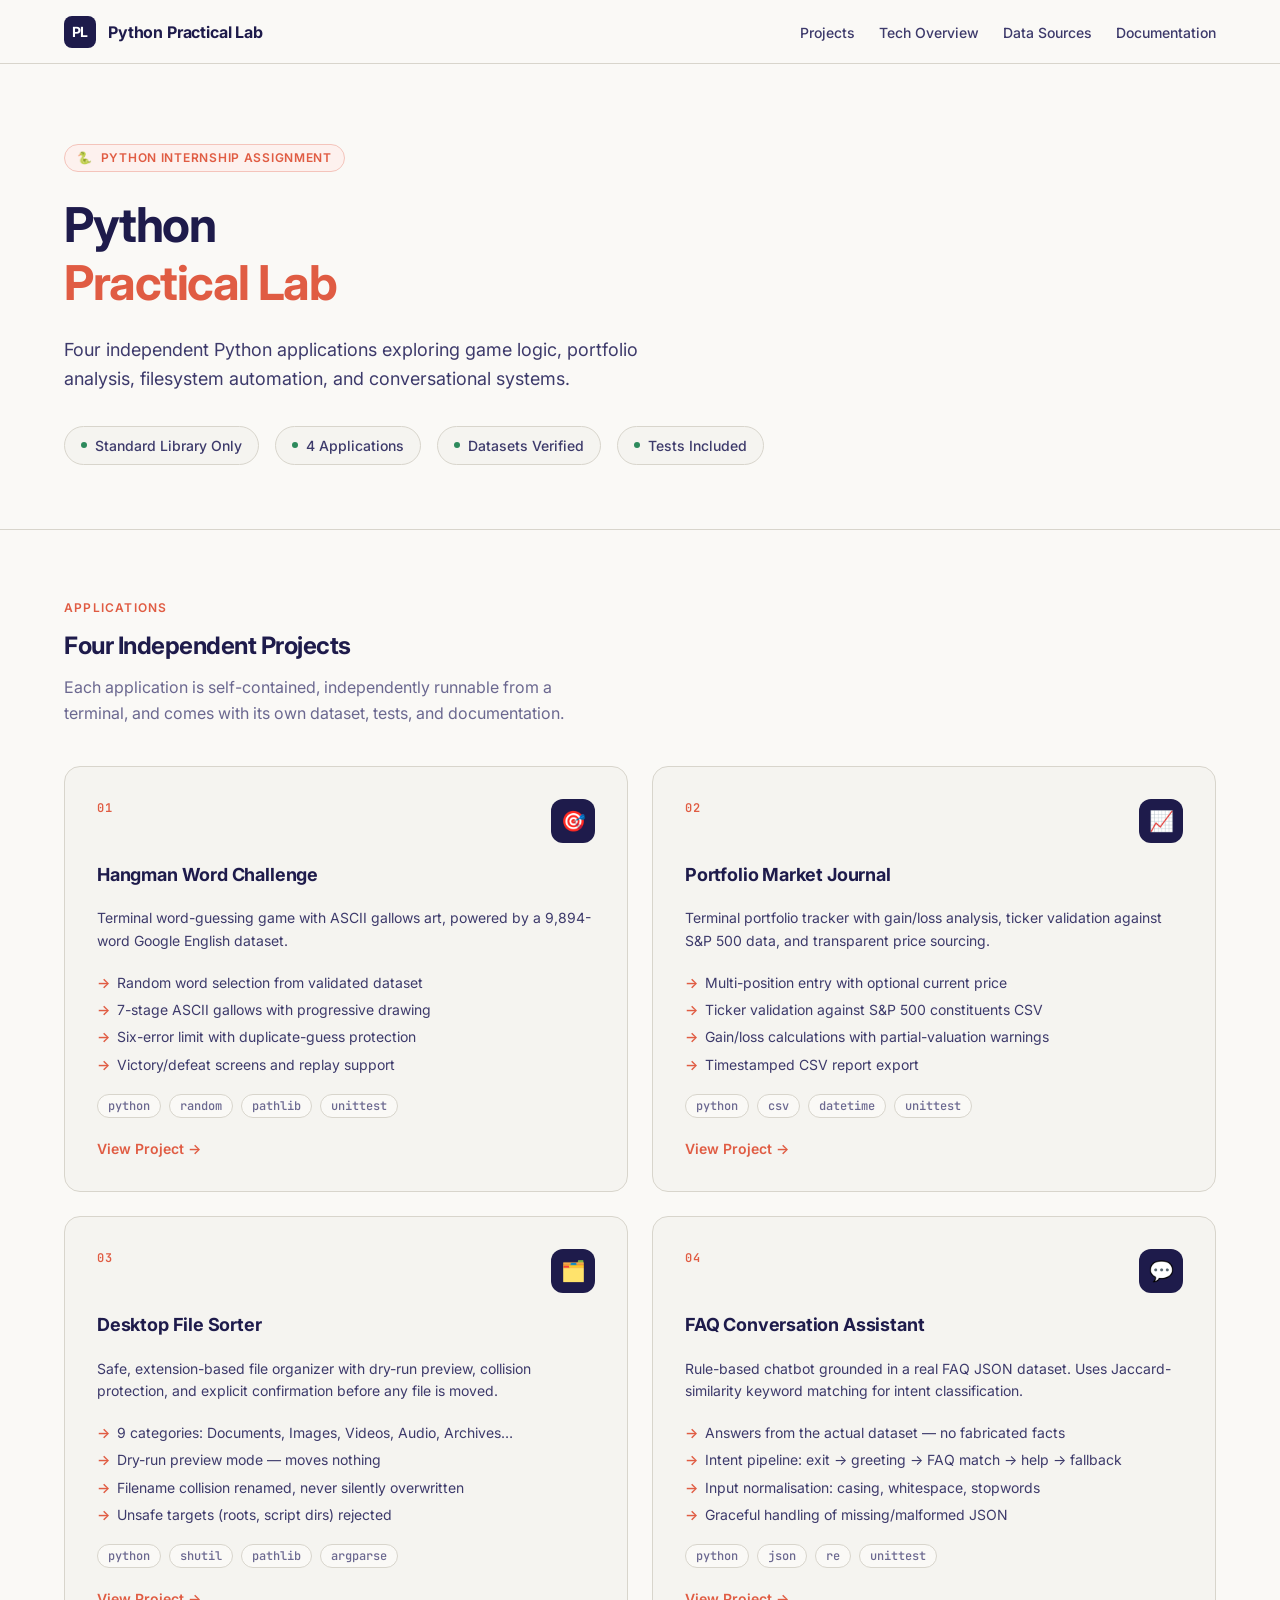
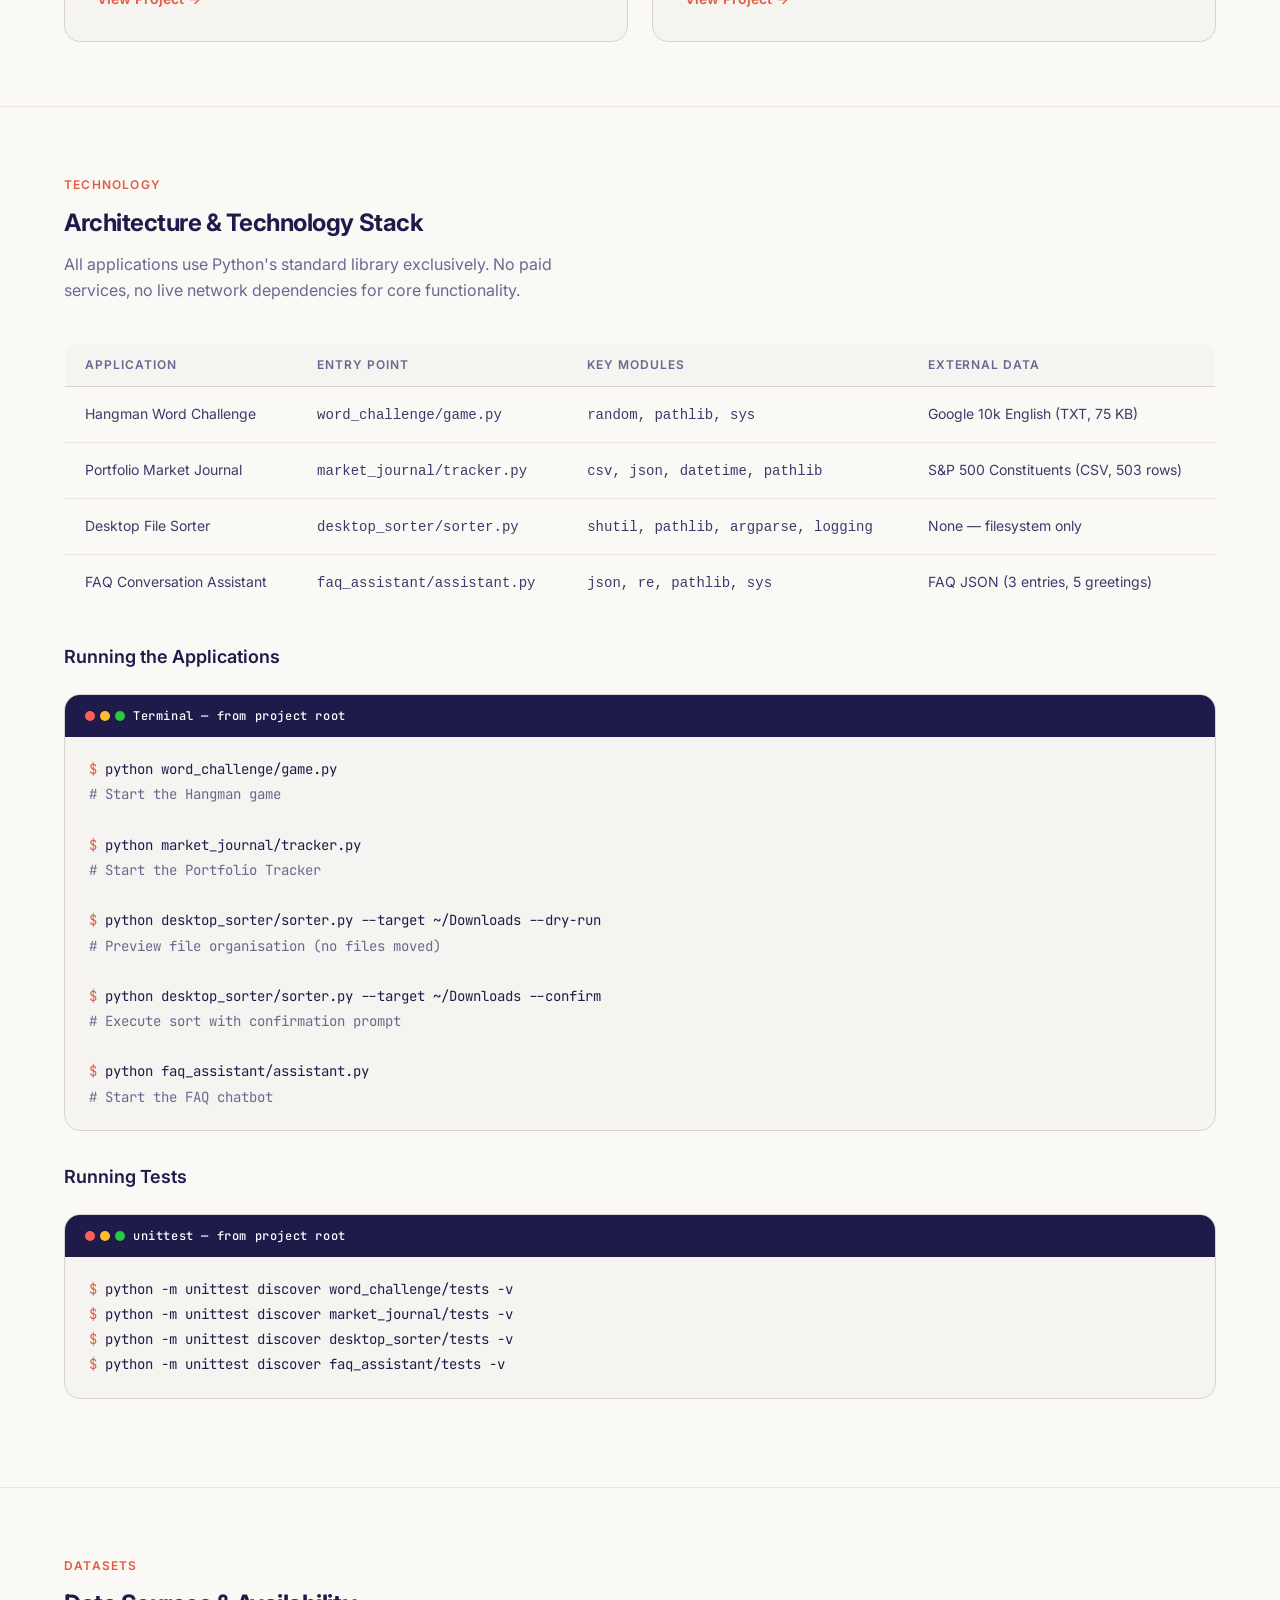
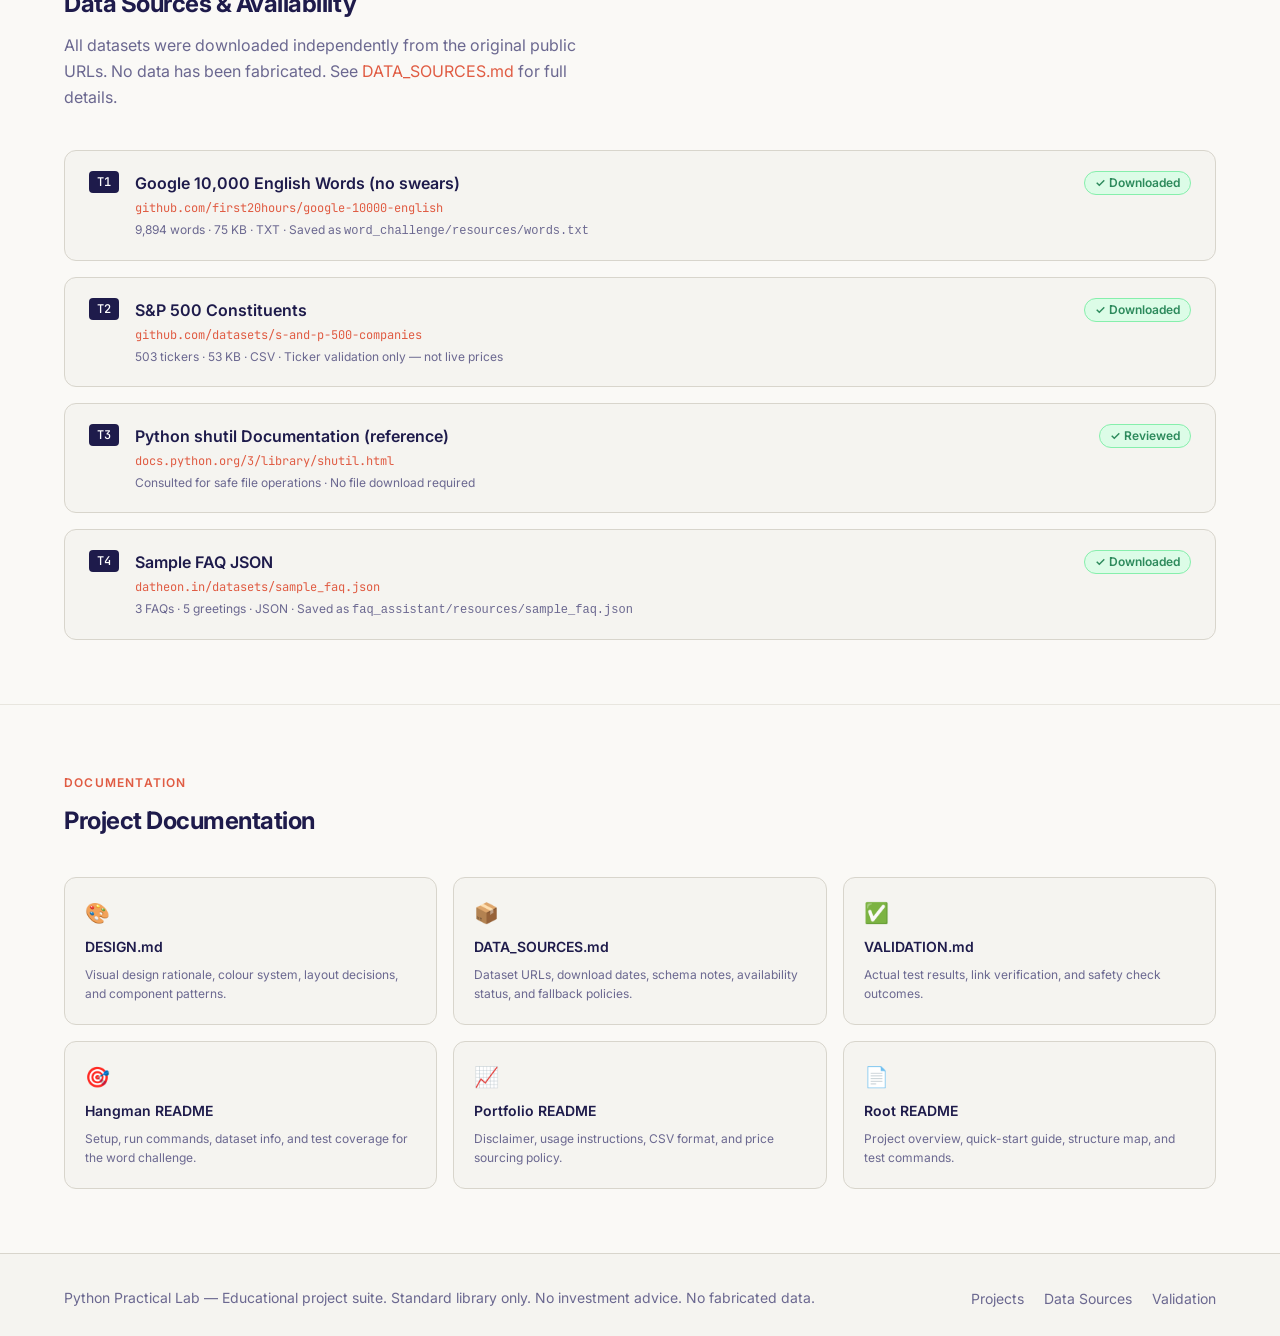
==== index.html @ 92b31420 "refactor(web): rename index.htm to index.html and update project links" ====
<!DOCTYPE html>
<html lang="en">
<head>
  <meta charset="UTF-8">
  <meta name="viewport" content="width=device-width, initial-scale=1.0">
  <meta name="description" content="Python Practical Lab — Four independent Python applications exploring game logic, portfolio analysis, filesystem automation, and conversational systems.">
  <title>Python Practical Lab — Independent Project Suite</title>
  <link rel="stylesheet" href="web/styles/main.css">
</head>
<body>

  <!-- ══ NAVIGATION ═══════════════════════════════════════════════════════ -->
  <nav class="site-nav" role="navigation" aria-label="Main navigation">
    <div class="nav-inner">
      <a href="#" class="nav-brand" aria-label="Python Practical Lab home">
        <div class="nav-brand-icon" aria-hidden="true">PL</div>
        Python Practical Lab
      </a>
      <ul class="nav-links">
        <li><a href="#projects">Projects</a></li>
        <li><a href="#tech-overview">Tech Overview</a></li>
        <li><a href="#data-sources">Data Sources</a></li>
        <li><a href="#documentation">Documentation</a></li>
      </ul>
    </div>
  </nav>

  <main>

    <!-- ══ HERO ═══════════════════════════════════════════════════════════ -->
    <section class="hero" id="hero" data-section aria-labelledby="hero-title">
      <div class="container">
        <div class="hero-label" aria-label="Python Internship Project">
          <span>🐍</span> Python Internship Assignment
        </div>
        <h1 class="hero-title" id="hero-title">
          Python<br><span>Practical Lab</span>
        </h1>
        <p class="hero-description">
          Four independent Python applications exploring game logic, portfolio analysis,
          filesystem automation, and conversational systems.
        </p>
        <div class="hero-meta">
          <span class="meta-chip">
            <span class="meta-chip-dot"></span>
            Standard Library Only
          </span>
          <span class="meta-chip">
            <span class="meta-chip-dot"></span>
            4 Applications
          </span>
          <span class="meta-chip">
            <span class="meta-chip-dot"></span>
            Datasets Verified
          </span>
          <span class="meta-chip">
            <span class="meta-chip-dot"></span>
            Tests Included
          </span>
        </div>
      </div>
    </section>

    <!-- ══ PROJECTS ═══════════════════════════════════════════════════════ -->
    <section class="section" id="projects" data-section aria-labelledby="projects-title">
      <div class="container">
        <header class="section-header">
          <span class="section-eyebrow">Applications</span>
          <h2 class="section-title" id="projects-title">Four Independent Projects</h2>
          <p class="section-subtitle">
            Each application is self-contained, independently runnable from a terminal,
            and comes with its own dataset, tests, and documentation.
          </p>
        </header>

        <div class="cards-grid">

          <!-- Card 1 — Hangman -->
          <article class="project-card" id="card-hangman">
            <div class="card-header">
              <span class="card-number">01</span>
              <div class="card-icon" aria-hidden="true">🎯</div>
            </div>
            <h3 class="card-title">Hangman Word Challenge</h3>
            <p class="card-purpose">
              Terminal word-guessing game with ASCII gallows art, powered by a
              9,894-word Google English dataset.
            </p>
            <ul class="card-capabilities">
              <li>Random word selection from validated dataset</li>
              <li>7-stage ASCII gallows with progressive drawing</li>
              <li>Six-error limit with duplicate-guess protection</li>
              <li>Victory/defeat screens and replay support</li>
            </ul>
            <div class="card-tech">
              <span class="tech-tag">python</span>
              <span class="tech-tag">random</span>
              <span class="tech-tag">pathlib</span>
              <span class="tech-tag">unittest</span>
            </div>
            <a href="word_challenge/index.html" class="card-link" id="link-hangman">
              View Project →
            </a>
          </article>

          <!-- Card 2 — Portfolio -->
          <article class="project-card" id="card-portfolio">
            <div class="card-header">
              <span class="card-number">02</span>
              <div class="card-icon" aria-hidden="true">📈</div>
            </div>
            <h3 class="card-title">Portfolio Market Journal</h3>
            <p class="card-purpose">
              Terminal portfolio tracker with gain/loss analysis, ticker validation
              against S&amp;P 500 data, and transparent price sourcing.
            </p>
            <ul class="card-capabilities">
              <li>Multi-position entry with optional current price</li>
              <li>Ticker validation against S&amp;P 500 constituents CSV</li>
              <li>Gain/loss calculations with partial-valuation warnings</li>
              <li>Timestamped CSV report export</li>
            </ul>
            <div class="card-tech">
              <span class="tech-tag">python</span>
              <span class="tech-tag">csv</span>
              <span class="tech-tag">datetime</span>
              <span class="tech-tag">unittest</span>
            </div>
            <a href="market_journal/index.html" class="card-link" id="link-portfolio">
              View Project →
            </a>
          </article>

          <!-- Card 3 — File Sorter -->
          <article class="project-card" id="card-sorter">
            <div class="card-header">
              <span class="card-number">03</span>
              <div class="card-icon" aria-hidden="true">🗂️</div>
            </div>
            <h3 class="card-title">Desktop File Sorter</h3>
            <p class="card-purpose">
              Safe, extension-based file organizer with dry-run preview, collision
              protection, and explicit confirmation before any file is moved.
            </p>
            <ul class="card-capabilities">
              <li>9 categories: Documents, Images, Videos, Audio, Archives…</li>
              <li>Dry-run preview mode — moves nothing</li>
              <li>Filename collision renamed, never silently overwritten</li>
              <li>Unsafe targets (roots, script dirs) rejected</li>
            </ul>
            <div class="card-tech">
              <span class="tech-tag">python</span>
              <span class="tech-tag">shutil</span>
              <span class="tech-tag">pathlib</span>
              <span class="tech-tag">argparse</span>
            </div>
            <a href="desktop_sorter/index.html" class="card-link" id="link-sorter">
              View Project →
            </a>
          </article>

          <!-- Card 4 — FAQ Assistant -->
          <article class="project-card" id="card-chatbot">
            <div class="card-header">
              <span class="card-number">04</span>
              <div class="card-icon" aria-hidden="true">💬</div>
            </div>
            <h3 class="card-title">FAQ Conversation Assistant</h3>
            <p class="card-purpose">
              Rule-based chatbot grounded in a real FAQ JSON dataset. Uses
              Jaccard-similarity keyword matching for intent classification.
            </p>
            <ul class="card-capabilities">
              <li>Answers from the actual dataset — no fabricated facts</li>
              <li>Intent pipeline: exit → greeting → FAQ match → help → fallback</li>
              <li>Input normalisation: casing, whitespace, stopwords</li>
              <li>Graceful handling of missing/malformed JSON</li>
            </ul>
            <div class="card-tech">
              <span class="tech-tag">python</span>
              <span class="tech-tag">json</span>
              <span class="tech-tag">re</span>
              <span class="tech-tag">unittest</span>
            </div>
            <a href="faq_assistant/index.html" class="card-link" id="link-chatbot">
              View Project →
            </a>
          </article>

        </div>
      </div>
    </section>

    <!-- ══ TECH OVERVIEW ══════════════════════════════════════════════════ -->
    <section class="section" id="tech-overview" data-section aria-labelledby="tech-title">
      <div class="container">
        <header class="section-header">
          <span class="section-eyebrow">Technology</span>
          <h2 class="section-title" id="tech-title">Architecture &amp; Technology Stack</h2>
          <p class="section-subtitle">
            All applications use Python's standard library exclusively.
            No paid services, no live network dependencies for core functionality.
          </p>
        </header>

        <table class="tech-table" aria-label="Technology stack overview">
          <thead>
            <tr>
              <th scope="col">Application</th>
              <th scope="col">Entry Point</th>
              <th scope="col">Key Modules</th>
              <th scope="col">External Data</th>
            </tr>
          </thead>
          <tbody>
            <tr>
              <td>Hangman Word Challenge</td>
              <td><code>word_challenge/game.py</code></td>
              <td><code>random, pathlib, sys</code></td>
              <td>Google 10k English (TXT, 75 KB)</td>
            </tr>
            <tr>
              <td>Portfolio Market Journal</td>
              <td><code>market_journal/tracker.py</code></td>
              <td><code>csv, json, datetime, pathlib</code></td>
              <td>S&amp;P 500 Constituents (CSV, 503 rows)</td>
            </tr>
            <tr>
              <td>Desktop File Sorter</td>
              <td><code>desktop_sorter/sorter.py</code></td>
              <td><code>shutil, pathlib, argparse, logging</code></td>
              <td>None — filesystem only</td>
            </tr>
            <tr>
              <td>FAQ Conversation Assistant</td>
              <td><code>faq_assistant/assistant.py</code></td>
              <td><code>json, re, pathlib, sys</code></td>
              <td>FAQ JSON (3 entries, 5 greetings)</td>
            </tr>
          </tbody>
        </table>

        <div style="margin-top:var(--sp-8)">
          <h3 style="font-size:var(--text-lg);font-weight:var(--weight-semi);color:var(--clr-ink);margin-bottom:var(--sp-4);">
            Running the Applications
          </h3>
          <div class="run-box">
            <div class="run-box-header">
              <div class="terminal-dots">
                <span class="dot-r"></span>
                <span class="dot-y"></span>
                <span class="dot-g"></span>
              </div>
              Terminal — from project root
            </div>
            <pre><span class="prompt">$</span> <span class="cmd">python word_challenge/game.py</span>
<span class="comment"># Start the Hangman game</span>

<span class="prompt">$</span> <span class="cmd">python market_journal/tracker.py</span>
<span class="comment"># Start the Portfolio Tracker</span>

<span class="prompt">$</span> <span class="cmd">python desktop_sorter/sorter.py --target ~/Downloads --dry-run</span>
<span class="comment"># Preview file organisation (no files moved)</span>

<span class="prompt">$</span> <span class="cmd">python desktop_sorter/sorter.py --target ~/Downloads --confirm</span>
<span class="comment"># Execute sort with confirmation prompt</span>

<span class="prompt">$</span> <span class="cmd">python faq_assistant/assistant.py</span>
<span class="comment"># Start the FAQ chatbot</span></pre>
          </div>

          <h3 style="font-size:var(--text-lg);font-weight:var(--weight-semi);color:var(--clr-ink);margin:var(--sp-8) 0 var(--sp-4);">
            Running Tests
          </h3>
          <div class="run-box">
            <div class="run-box-header">
              <div class="terminal-dots">
                <span class="dot-r"></span>
                <span class="dot-y"></span>
                <span class="dot-g"></span>
              </div>
              unittest — from project root
            </div>
            <pre><span class="prompt">$</span> <span class="cmd">python -m unittest discover word_challenge/tests -v</span>
<span class="prompt">$</span> <span class="cmd">python -m unittest discover market_journal/tests -v</span>
<span class="prompt">$</span> <span class="cmd">python -m unittest discover desktop_sorter/tests -v</span>
<span class="prompt">$</span> <span class="cmd">python -m unittest discover faq_assistant/tests -v</span></pre>
          </div>
        </div>
      </div>
    </section>

    <!-- ══ DATA SOURCES ═══════════════════════════════════════════════════ -->
    <section class="section" id="data-sources" data-section aria-labelledby="data-title">
      <div class="container">
        <header class="section-header">
          <span class="section-eyebrow">Datasets</span>
          <h2 class="section-title" id="data-title">Data Sources &amp; Availability</h2>
          <p class="section-subtitle">
            All datasets were downloaded independently from the original public URLs.
            No data has been fabricated. See
            <a href="documentation/DATA_SOURCES.md">DATA_SOURCES.md</a>
            for full details.
          </p>
        </header>

        <div class="datasource-list">

          <div class="datasource-item">
            <span class="ds-task-badge">T1</span>
            <div class="ds-info">
              <div class="ds-name">Google 10,000 English Words (no swears)</div>
              <div class="ds-url">
                <a href="https://raw.githubusercontent.com/first20hours/google-10000-english/master/google-10000-english-no-swears.txt"
                   target="_blank" rel="noopener">
                  github.com/first20hours/google-10000-english
                </a>
              </div>
              <div style="margin-top:var(--sp-1);font-size:var(--text-xs);color:var(--clr-ink-muted);">
                9,894 words · 75 KB · TXT · Saved as <code>word_challenge/resources/words.txt</code>
              </div>
            </div>
            <span class="status-badge ok">✓ Downloaded</span>
          </div>

          <div class="datasource-item">
            <span class="ds-task-badge">T2</span>
            <div class="ds-info">
              <div class="ds-name">S&amp;P 500 Constituents</div>
              <div class="ds-url">
                <a href="https://raw.githubusercontent.com/datasets/s-and-p-500-companies/master/data/constituents.csv"
                   target="_blank" rel="noopener">
                  github.com/datasets/s-and-p-500-companies
                </a>
              </div>
              <div style="margin-top:var(--sp-1);font-size:var(--text-xs);color:var(--clr-ink-muted);">
                503 tickers · 53 KB · CSV · Ticker validation only — not live prices
              </div>
            </div>
            <span class="status-badge ok">✓ Downloaded</span>
          </div>

          <div class="datasource-item">
            <span class="ds-task-badge">T3</span>
            <div class="ds-info">
              <div class="ds-name">Python shutil Documentation (reference)</div>
              <div class="ds-url">
                <a href="https://docs.python.org/3/library/shutil.html"
                   target="_blank" rel="noopener">
                  docs.python.org/3/library/shutil.html
                </a>
              </div>
              <div style="margin-top:var(--sp-1);font-size:var(--text-xs);color:var(--clr-ink-muted);">
                Consulted for safe file operations · No file download required
              </div>
            </div>
            <span class="status-badge ok">✓ Reviewed</span>
          </div>

          <div class="datasource-item">
            <span class="ds-task-badge">T4</span>
            <div class="ds-info">
              <div class="ds-name">Sample FAQ JSON</div>
              <div class="ds-url">
                <a href="https://www.datheon.in/datasets/sample_faq.json"
                   target="_blank" rel="noopener">
                  datheon.in/datasets/sample_faq.json
                </a>
              </div>
              <div style="margin-top:var(--sp-1);font-size:var(--text-xs);color:var(--clr-ink-muted);">
                3 FAQs · 5 greetings · JSON · Saved as <code>faq_assistant/resources/sample_faq.json</code>
              </div>
            </div>
            <span class="status-badge ok">✓ Downloaded</span>
          </div>

        </div>
      </div>
    </section>

    <!-- ══ DOCUMENTATION ══════════════════════════════════════════════════ -->
    <section class="section" id="documentation" data-section aria-labelledby="docs-title">
      <div class="container">
        <header class="section-header">
          <span class="section-eyebrow">Documentation</span>
          <h2 class="section-title" id="docs-title">Project Documentation</h2>
        </header>

        <div class="docs-grid">
          <a href="documentation/DESIGN.md" class="doc-link" id="link-design">
            <div class="doc-link-icon">🎨</div>
            <div class="doc-link-title">DESIGN.md</div>
            <div class="doc-link-desc">Visual design rationale, colour system, layout decisions, and component patterns.</div>
          </a>
          <a href="documentation/DATA_SOURCES.md" class="doc-link" id="link-datasources">
            <div class="doc-link-icon">📦</div>
            <div class="doc-link-title">DATA_SOURCES.md</div>
            <div class="doc-link-desc">Dataset URLs, download dates, schema notes, availability status, and fallback policies.</div>
          </a>
          <a href="documentation/VALIDATION.md" class="doc-link" id="link-validation">
            <div class="doc-link-icon">✅</div>
            <div class="doc-link-title">VALIDATION.md</div>
            <div class="doc-link-desc">Actual test results, link verification, and safety check outcomes.</div>
          </a>
          <a href="word_challenge/README.md" class="doc-link" id="link-readme-hangman">
            <div class="doc-link-icon">🎯</div>
            <div class="doc-link-title">Hangman README</div>
            <div class="doc-link-desc">Setup, run commands, dataset info, and test coverage for the word challenge.</div>
          </a>
          <a href="market_journal/README.md" class="doc-link" id="link-readme-portfolio">
            <div class="doc-link-icon">📈</div>
            <div class="doc-link-title">Portfolio README</div>
            <div class="doc-link-desc">Disclaimer, usage instructions, CSV format, and price sourcing policy.</div>
          </a>
          <a href="README.md" class="doc-link" id="link-readme-root">
            <div class="doc-link-icon">📄</div>
            <div class="doc-link-title">Root README</div>
            <div class="doc-link-desc">Project overview, quick-start guide, structure map, and test commands.</div>
          </a>
        </div>
      </div>
    </section>

  </main>

  <!-- ══ FOOTER ════════════════════════════════════════════════════════════ -->
  <footer class="site-footer" role="contentinfo">
    <div class="container">
      <div class="footer-inner">
        <p class="footer-text">
          Python Practical Lab — Educational project suite. Standard library only.
          No investment advice. No fabricated data.
        </p>
        <ul class="footer-links">
          <li><a href="#projects">Projects</a></li>
          <li><a href="documentation/DATA_SOURCES.md">Data Sources</a></li>
          <li><a href="documentation/VALIDATION.md">Validation</a></li>
        </ul>
      </div>
    </div>
  </footer>

  <script src="web/scripts/portal.js"></script>
</body>
</html>
---- web/styles/main.css ----
/*
 * Python Practical Lab — Main CSS Design System
 * Light editorial theme: warm off-white + deep indigo + coral accents
 */

/* ═══════════════════════════════════════════════════
   GOOGLE FONTS IMPORT
   ═══════════════════════════════════════════════════ */
@import url('https://fonts.googleapis.com/css2?family=Inter:wght@300;400;500;600;700&family=JetBrains+Mono:wght@400;500&display=swap');

/* ═══════════════════════════════════════════════════
   CSS CUSTOM PROPERTIES (DESIGN TOKENS)
   ═══════════════════════════════════════════════════ */
:root {
  /* Colours */
  --clr-bg:          #FAF9F6;   /* warm off-white surface */
  --clr-surface:     #F5F4F0;   /* card background */
  --clr-surface-alt: #EEECE6;   /* subtle alternate surface */
  --clr-border:      #D8D5CC;   /* fine border */
  --clr-border-light:#E8E6DF;   /* lighter border for inner elements */

  --clr-ink:         #1E1B4B;   /* deep indigo — primary text */
  --clr-ink-mid:     #3D3A6B;   /* secondary text */
  --clr-ink-muted:   #6B6890;   /* muted / caption text */

  --clr-accent:      #E05C43;   /* coral accent — links, highlights */
  --clr-accent-hover:#C4452E;   /* coral hover */
  --clr-accent-bg:   #FDF1EE;   /* coral tint background */

  --clr-success:     #2D8A5C;   /* green for status indicators */
  --clr-warning:     #B45309;   /* amber warning */
  --clr-info:        #1D4ED8;   /* blue info */

  /* Typography */
  --font-sans: 'Inter', system-ui, -apple-system, sans-serif;
  --font-mono: 'JetBrains Mono', 'Fira Code', monospace;

  --text-xs:   0.75rem;
  --text-sm:   0.875rem;
  --text-base: 1rem;
  --text-lg:   1.125rem;
  --text-xl:   1.25rem;
  --text-2xl:  1.5rem;
  --text-3xl:  1.875rem;
  --text-4xl:  2.25rem;
  --text-5xl:  3rem;

  --weight-light:   300;
  --weight-normal:  400;
  --weight-medium:  500;
  --weight-semi:    600;
  --weight-bold:    700;

  --leading-tight:  1.2;
  --leading-snug:   1.375;
  --leading-normal: 1.5;
  --leading-relaxed:1.625;

  /* Spacing */
  --sp-1:  0.25rem;
  --sp-2:  0.5rem;
  --sp-3:  0.75rem;
  --sp-4:  1rem;
  --sp-5:  1.25rem;
  --sp-6:  1.5rem;
  --sp-8:  2rem;
  --sp-10: 2.5rem;
  --sp-12: 3rem;
  --sp-16: 4rem;
  --sp-20: 5rem;
  --sp-24: 6rem;

  /* Borders & Radius */
  --radius-sm:  4px;
  --radius-md:  8px;
  --radius-lg:  12px;
  --radius-xl:  16px;
  --radius-full:9999px;

  /* Shadows */
  --shadow-xs:  0 1px 2px rgba(30,27,75,0.06);
  --shadow-sm:  0 2px 6px rgba(30,27,75,0.08);
  --shadow-md:  0 4px 16px rgba(30,27,75,0.10);
  --shadow-lg:  0 8px 32px rgba(30,27,75,0.12);

  /* Transitions */
  --ease-out:   cubic-bezier(0.16, 1, 0.3, 1);
  --duration:   200ms;
  --duration-md:320ms;

  /* Layout */
  --max-width: 1200px;
  --nav-height: 64px;
}

/* ═══════════════════════════════════════════════════
   RESET & BASE
   ═══════════════════════════════════════════════════ */
*, *::before, *::after {
  box-sizing: border-box;
  margin: 0;
  padding: 0;
}

html {
  scroll-behavior: smooth;
  font-size: 16px;
  -webkit-text-size-adjust: 100%;
}

@media (prefers-reduced-motion: reduce) {
  html { scroll-behavior: auto; }
  *, *::before, *::after {
    animation-duration: 0.01ms !important;
    animation-iteration-count: 1 !important;
    transition-duration: 0.01ms !important;
  }
}

body {
  font-family: var(--font-sans);
  font-size: var(--text-base);
  font-weight: var(--weight-normal);
  color: var(--clr-ink);
  background-color: var(--clr-bg);
  line-height: var(--leading-normal);
  -webkit-font-smoothing: antialiased;
  -moz-osx-font-smoothing: grayscale;
}

img, svg { display: block; max-width: 100%; }
a { color: var(--clr-accent); text-decoration: none; }
a:hover { color: var(--clr-accent-hover); }

/* ═══════════════════════════════════════════════════
   FOCUS STATES (keyboard accessible)
   ═══════════════════════════════════════════════════ */
:focus-visible {
  outline: 2px solid var(--clr-accent);
  outline-offset: 3px;
  border-radius: var(--radius-sm);
}

/* ═══════════════════════════════════════════════════
   LAYOUT UTILITIES
   ═══════════════════════════════════════════════════ */
.container {
  width: 100%;
  max-width: var(--max-width);
  margin-inline: auto;
  padding-inline: var(--sp-6);
}

@media (max-width: 640px) {
  .container { padding-inline: var(--sp-4); }
}

.sr-only {
  position: absolute;
  width: 1px; height: 1px;
  padding: 0; margin: -1px;
  overflow: hidden;
  clip: rect(0,0,0,0);
  white-space: nowrap;
  border: 0;
}

/* ═══════════════════════════════════════════════════
   NAVIGATION
   ═══════════════════════════════════════════════════ */
.site-nav {
  position: sticky;
  top: 0;
  z-index: 100;
  height: var(--nav-height);
  background: rgba(250,249,246,0.92);
  backdrop-filter: blur(12px);
  border-bottom: 1px solid var(--clr-border);
  display: flex;
  align-items: center;
}

.nav-inner {
  display: flex;
  align-items: center;
  justify-content: space-between;
  width: 100%;
  max-width: var(--max-width);
  margin-inline: auto;
  padding-inline: var(--sp-6);
}

.nav-brand {
  display: flex;
  align-items: center;
  gap: var(--sp-3);
  color: var(--clr-ink);
  font-weight: var(--weight-bold);
  font-size: var(--text-base);
  letter-spacing: -0.01em;
}

.nav-brand-icon {
  width: 32px; height: 32px;
  background: var(--clr-ink);
  color: white;
  border-radius: var(--radius-md);
  display: flex;
  align-items: center;
  justify-content: center;
  font-size: var(--text-sm);
  font-weight: var(--weight-bold);
  flex-shrink: 0;
}

.nav-links {
  display: flex;
  list-style: none;
  gap: var(--sp-6);
}

.nav-links a {
  color: var(--clr-ink-mid);
  font-size: var(--text-sm);
  font-weight: var(--weight-medium);
  transition: color var(--duration) var(--ease-out);
  padding: var(--sp-1) 0;
  position: relative;
}

.nav-links a::after {
  content: '';
  position: absolute;
  bottom: -2px;
  left: 0; right: 0;
  height: 2px;
  background: var(--clr-accent);
  transform: scaleX(0);
  transition: transform var(--duration) var(--ease-out);
  border-radius: var(--radius-full);
}

.nav-links a:hover,
.nav-links a[aria-current="page"] {
  color: var(--clr-ink);
}

.nav-links a:hover::after,
.nav-links a[aria-current="page"]::after {
  transform: scaleX(1);
}

@media (max-width: 640px) {
  .nav-links { display: none; }
}

/* ═══════════════════════════════════════════════════
   HERO SECTION
   ═══════════════════════════════════════════════════ */
.hero {
  padding: var(--sp-20) 0 var(--sp-16);
  border-bottom: 1px solid var(--clr-border);
}

.hero-label {
  display: inline-flex;
  align-items: center;
  gap: var(--sp-2);
  background: var(--clr-accent-bg);
  color: var(--clr-accent);
  border: 1px solid #F4C4BB;
  border-radius: var(--radius-full);
  padding: var(--sp-1) var(--sp-3);
  font-size: var(--text-xs);
  font-weight: var(--weight-semi);
  letter-spacing: 0.06em;
  text-transform: uppercase;
  margin-bottom: var(--sp-6);
}

.hero-title {
  font-size: clamp(var(--text-3xl), 5vw, var(--text-5xl));
  font-weight: var(--weight-bold);
  color: var(--clr-ink);
  line-height: var(--leading-tight);
  letter-spacing: -0.03em;
  margin-bottom: var(--sp-6);
  max-width: 720px;
}

.hero-title span { color: var(--clr-accent); }

.hero-description {
  font-size: var(--text-lg);
  color: var(--clr-ink-mid);
  line-height: var(--leading-relaxed);
  max-width: 600px;
  margin-bottom: var(--sp-8);
}

.hero-meta {
  display: flex;
  flex-wrap: wrap;
  gap: var(--sp-4);
}

.meta-chip {
  display: inline-flex;
  align-items: center;
  gap: var(--sp-2);
  background: var(--clr-surface);
  border: 1px solid var(--clr-border);
  border-radius: var(--radius-full);
  padding: var(--sp-2) var(--sp-4);
  font-size: var(--text-sm);
  color: var(--clr-ink-mid);
  font-weight: var(--weight-medium);
}

.meta-chip-dot {
  width: 6px; height: 6px;
  border-radius: 50%;
  background: var(--clr-success);
  flex-shrink: 0;
}

/* ═══════════════════════════════════════════════════
   SECTION HEADERS
   ═══════════════════════════════════════════════════ */
.section {
  padding: var(--sp-16) 0;
}

.section + .section {
  border-top: 1px solid var(--clr-border-light);
}

.section-header {
  margin-bottom: var(--sp-10);
}

.section-eyebrow {
  display: inline-block;
  font-size: var(--text-xs);
  font-weight: var(--weight-semi);
  letter-spacing: 0.1em;
  text-transform: uppercase;
  color: var(--clr-accent);
  margin-bottom: var(--sp-3);
}

.section-title {
  font-size: var(--text-2xl);
  font-weight: var(--weight-bold);
  color: var(--clr-ink);
  letter-spacing: -0.02em;
  line-height: var(--leading-snug);
}

.section-subtitle {
  margin-top: var(--sp-3);
  font-size: var(--text-base);
  color: var(--clr-ink-muted);
  max-width: 520px;
  line-height: var(--leading-relaxed);
}

/* ═══════════════════════════════════════════════════
   PROJECT CARDS GRID
   ═══════════════════════════════════════════════════ */
.cards-grid {
  display: grid;
  grid-template-columns: repeat(2, 1fr);
  gap: var(--sp-6);
}

@media (max-width: 768px) {
  .cards-grid { grid-template-columns: 1fr; }
}

.project-card {
  background: var(--clr-surface);
  border: 1px solid var(--clr-border);
  border-radius: var(--radius-xl);
  padding: var(--sp-8);
  display: flex;
  flex-direction: column;
  gap: var(--sp-5);
  transition:
    box-shadow var(--duration) var(--ease-out),
    border-color var(--duration) var(--ease-out),
    transform var(--duration-md) var(--ease-out);
  text-decoration: none;
  color: inherit;
  position: relative;
  overflow: hidden;
}

.project-card::before {
  content: '';
  position: absolute;
  inset: 0;
  background: linear-gradient(135deg, var(--clr-accent-bg) 0%, transparent 50%);
  opacity: 0;
  transition: opacity var(--duration) var(--ease-out);
  pointer-events: none;
}

.project-card:hover {
  box-shadow: var(--shadow-md);
  border-color: var(--clr-accent);
  transform: translateY(-2px);
}

.project-card:hover::before { opacity: 1; }

.card-header {
  display: flex;
  align-items: flex-start;
  justify-content: space-between;
  gap: var(--sp-4);
}

.card-number {
  font-size: var(--text-xs);
  font-weight: var(--weight-semi);
  font-family: var(--font-mono);
  color: var(--clr-accent);
  letter-spacing: 0.08em;
}

.card-icon {
  width: 44px; height: 44px;
  background: var(--clr-ink);
  border-radius: var(--radius-lg);
  display: flex;
  align-items: center;
  justify-content: center;
  font-size: 1.25rem;
  flex-shrink: 0;
  transition: background var(--duration) var(--ease-out);
}

.project-card:hover .card-icon { background: var(--clr-accent); }

.card-title {
  font-size: var(--text-lg);
  font-weight: var(--weight-bold);
  color: var(--clr-ink);
  letter-spacing: -0.01em;
  line-height: var(--leading-snug);
}

.card-purpose {
  font-size: var(--text-sm);
  color: var(--clr-ink-mid);
  line-height: var(--leading-relaxed);
}

.card-capabilities {
  list-style: none;
  display: flex;
  flex-direction: column;
  gap: var(--sp-2);
}

.card-capabilities li {
  font-size: var(--text-sm);
  color: var(--clr-ink-mid);
  padding-left: var(--sp-5);
  position: relative;
  line-height: var(--leading-snug);
}

.card-capabilities li::before {
  content: '→';
  position: absolute;
  left: 0;
  color: var(--clr-accent);
  font-weight: var(--weight-semi);
}

.card-tech {
  display: flex;
  flex-wrap: wrap;
  gap: var(--sp-2);
}

.tech-tag {
  background: var(--clr-bg);
  border: 1px solid var(--clr-border);
  border-radius: var(--radius-full);
  padding: 2px 10px;
  font-size: var(--text-xs);
  font-family: var(--font-mono);
  color: var(--clr-ink-muted);
  font-weight: var(--weight-medium);
}

.card-link {
  display: inline-flex;
  align-items: center;
  gap: var(--sp-2);
  font-size: var(--text-sm);
  font-weight: var(--weight-semi);
  color: var(--clr-accent);
  margin-top: auto;
  transition: gap var(--duration) var(--ease-out);
}

.project-card:hover .card-link { gap: var(--sp-3); }

/* ═══════════════════════════════════════════════════
   TECH STACK TABLE
   ═══════════════════════════════════════════════════ */
.tech-table {
  width: 100%;
  border-collapse: collapse;
  border: 1px solid var(--clr-border);
  border-radius: var(--radius-lg);
  overflow: hidden;
  font-size: var(--text-sm);
}

.tech-table th {
  background: var(--clr-surface);
  padding: var(--sp-3) var(--sp-5);
  text-align: left;
  font-size: var(--text-xs);
  font-weight: var(--weight-semi);
  letter-spacing: 0.08em;
  text-transform: uppercase;
  color: var(--clr-ink-muted);
  border-bottom: 1px solid var(--clr-border);
}

.tech-table td {
  padding: var(--sp-4) var(--sp-5);
  border-bottom: 1px solid var(--clr-border-light);
  color: var(--clr-ink-mid);
  vertical-align: top;
}

.tech-table tr:last-child td { border-bottom: none; }

.tech-table tr:hover td { background: var(--clr-surface); }

/* ═══════════════════════════════════════════════════
   DATA SOURCES
   ═══════════════════════════════════════════════════ */
.datasource-list {
  display: flex;
  flex-direction: column;
  gap: var(--sp-4);
}

.datasource-item {
  background: var(--clr-surface);
  border: 1px solid var(--clr-border);
  border-radius: var(--radius-lg);
  padding: var(--sp-5) var(--sp-6);
  display: grid;
  grid-template-columns: auto 1fr auto;
  gap: var(--sp-4);
  align-items: start;
}

.ds-task-badge {
  background: var(--clr-ink);
  color: white;
  border-radius: var(--radius-sm);
  padding: 2px 8px;
  font-size: var(--text-xs);
  font-family: var(--font-mono);
  font-weight: var(--weight-medium);
  white-space: nowrap;
}

.ds-info { min-width: 0; }

.ds-name {
  font-weight: var(--weight-semi);
  color: var(--clr-ink);
  margin-bottom: var(--sp-1);
}

.ds-url {
  font-size: var(--text-xs);
  font-family: var(--font-mono);
  color: var(--clr-ink-muted);
  word-break: break-all;
}

.ds-url a { color: var(--clr-accent); }

.status-badge {
  display: inline-flex;
  align-items: center;
  gap: var(--sp-1);
  border-radius: var(--radius-full);
  padding: 2px 10px;
  font-size: var(--text-xs);
  font-weight: var(--weight-semi);
  white-space: nowrap;
}

.status-badge.ok {
  background: #DCFCE7;
  color: var(--clr-success);
  border: 1px solid #86EFAC;
}

.status-badge.warn {
  background: #FEF3C7;
  color: var(--clr-warning);
  border: 1px solid #FCD34D;
}

/* ═══════════════════════════════════════════════════
   CODE BLOCKS
   ═══════════════════════════════════════════════════ */
.code-block {
  background: var(--clr-ink);
  color: #E8E6F0;
  border-radius: var(--radius-lg);
  padding: var(--sp-5) var(--sp-6);
  overflow-x: auto;
  font-family: var(--font-mono);
  font-size: var(--text-sm);
  line-height: 1.7;
}

.code-block .comment { color: #6B6890; }
.code-block .cmd { color: #A5D8FF; }

/* ═══════════════════════════════════════════════════
   DOCS LINKS
   ═══════════════════════════════════════════════════ */
.docs-grid {
  display: grid;
  grid-template-columns: repeat(3, 1fr);
  gap: var(--sp-4);
}

@media (max-width: 640px) {
  .docs-grid { grid-template-columns: 1fr; }
}

.doc-link {
  background: var(--clr-surface);
  border: 1px solid var(--clr-border);
  border-radius: var(--radius-lg);
  padding: var(--sp-5);
  display: flex;
  flex-direction: column;
  gap: var(--sp-2);
  transition:
    border-color var(--duration) var(--ease-out),
    box-shadow var(--duration) var(--ease-out);
  text-decoration: none;
  color: inherit;
}

.doc-link:hover {
  border-color: var(--clr-accent);
  box-shadow: var(--shadow-sm);
  color: inherit;
}

.doc-link-icon { font-size: 1.25rem; }

.doc-link-title {
  font-size: var(--text-sm);
  font-weight: var(--weight-semi);
  color: var(--clr-ink);
}

.doc-link-desc {
  font-size: var(--text-xs);
  color: var(--clr-ink-muted);
  line-height: var(--leading-relaxed);
}

/* ═══════════════════════════════════════════════════
   BREADCRUMB (for project pages)
   ═══════════════════════════════════════════════════ */
.breadcrumb {
  display: flex;
  align-items: center;
  gap: var(--sp-2);
  font-size: var(--text-sm);
  color: var(--clr-ink-muted);
  padding: var(--sp-4) 0;
  border-bottom: 1px solid var(--clr-border-light);
  margin-bottom: var(--sp-8);
}

.breadcrumb a { color: var(--clr-accent); }

.breadcrumb-sep { color: var(--clr-border); }

/* ═══════════════════════════════════════════════════
   PROJECT PAGE HERO
   ═══════════════════════════════════════════════════ */
.project-hero {
  padding: var(--sp-12) 0 var(--sp-10);
  border-bottom: 1px solid var(--clr-border);
}

.project-hero-number {
  font-size: var(--text-xs);
  font-family: var(--font-mono);
  font-weight: var(--weight-semi);
  color: var(--clr-accent);
  letter-spacing: 0.1em;
  margin-bottom: var(--sp-4);
}

.project-hero-title {
  font-size: clamp(var(--text-2xl), 4vw, var(--text-4xl));
  font-weight: var(--weight-bold);
  color: var(--clr-ink);
  letter-spacing: -0.03em;
  line-height: var(--leading-tight);
  margin-bottom: var(--sp-4);
}

.project-hero-desc {
  font-size: var(--text-lg);
  color: var(--clr-ink-mid);
  max-width: 560px;
  line-height: var(--leading-relaxed);
}

/* ═══════════════════════════════════════════════════
   RUN COMMANDS BOX
   ═══════════════════════════════════════════════════ */
.run-box {
  background: var(--clr-surface);
  border: 1px solid var(--clr-border);
  border-radius: var(--radius-xl);
  overflow: hidden;
  margin: var(--sp-6) 0;
}

.run-box-header {
  background: var(--clr-ink);
  color: white;
  padding: var(--sp-3) var(--sp-5);
  font-size: var(--text-xs);
  font-family: var(--font-mono);
  font-weight: var(--weight-medium);
  letter-spacing: 0.05em;
  display: flex;
  align-items: center;
  gap: var(--sp-2);
}

.terminal-dots {
  display: flex;
  gap: 5px;
}

.terminal-dots span {
  width: 10px; height: 10px;
  border-radius: 50%;
}

.dot-r { background: #FF5F56; }
.dot-y { background: #FFBD2E; }
.dot-g { background: #27C93F; }

.run-box pre {
  padding: var(--sp-5) var(--sp-6);
  font-family: var(--font-mono);
  font-size: var(--text-sm);
  line-height: 1.8;
  color: var(--clr-ink);
  overflow-x: auto;
  margin: 0;
}

.run-box pre .prompt { color: var(--clr-accent); user-select: none; }
.run-box pre .comment { color: var(--clr-ink-muted); }

/* ═══════════════════════════════════════════════════
   FOOTER
   ═══════════════════════════════════════════════════ */
.site-footer {
  border-top: 1px solid var(--clr-border);
  padding: var(--sp-8) 0;
  background: var(--clr-surface);
}

.footer-inner {
  display: flex;
  align-items: center;
  justify-content: space-between;
  flex-wrap: wrap;
  gap: var(--sp-4);
}

.footer-text {
  font-size: var(--text-sm);
  color: var(--clr-ink-muted);
}

.footer-links {
  display: flex;
  gap: var(--sp-5);
  list-style: none;
}

.footer-links a {
  font-size: var(--text-sm);
  color: var(--clr-ink-muted);
  transition: color var(--duration);
}

.footer-links a:hover { color: var(--clr-accent); }

/* ═══════════════════════════════════════════════════
   RESPONSIVE UTILITIES
   ═══════════════════════════════════════════════════ */
@media (max-width: 1024px) {
  .datasource-item {
    grid-template-columns: auto 1fr;
  }
  .datasource-item .status-badge {
    grid-column: 2;
    justify-self: start;
  }
}

@media (max-width: 768px) {
  .docs-grid { grid-template-columns: repeat(2, 1fr); }
}
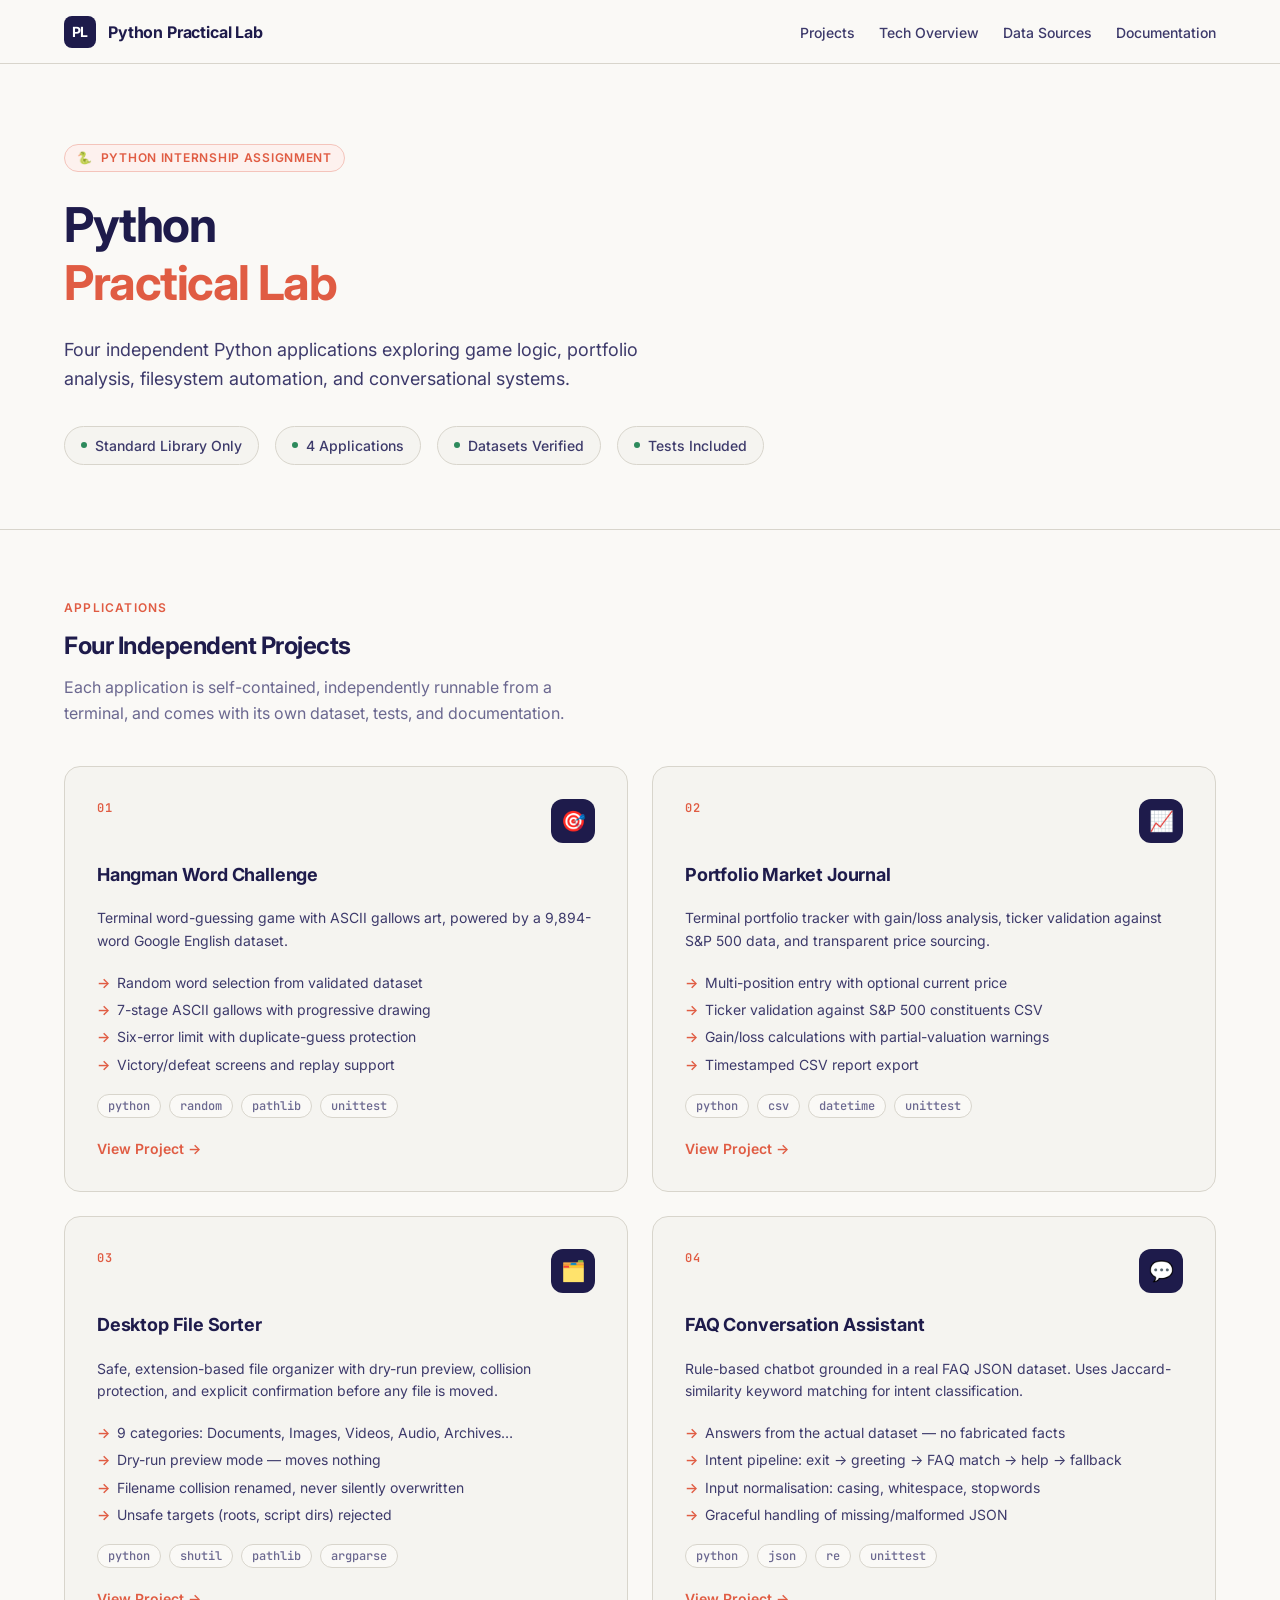
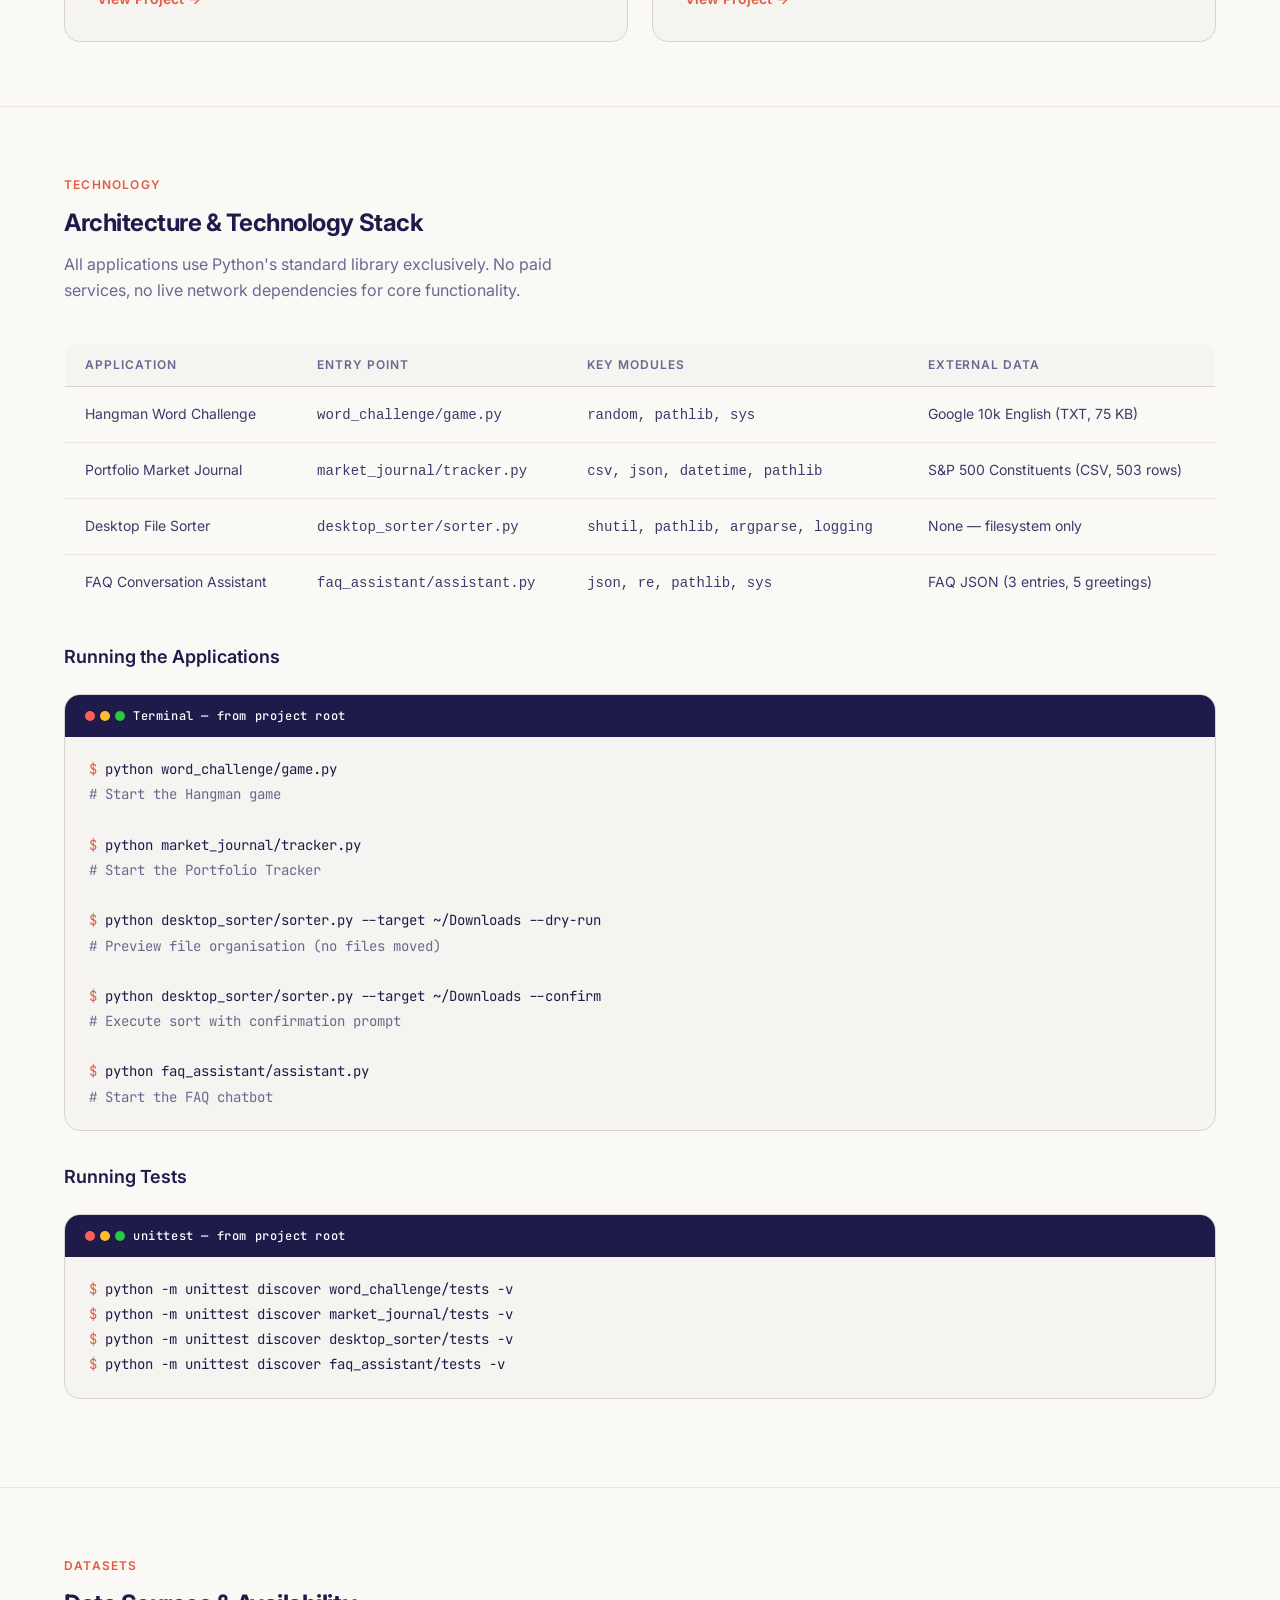
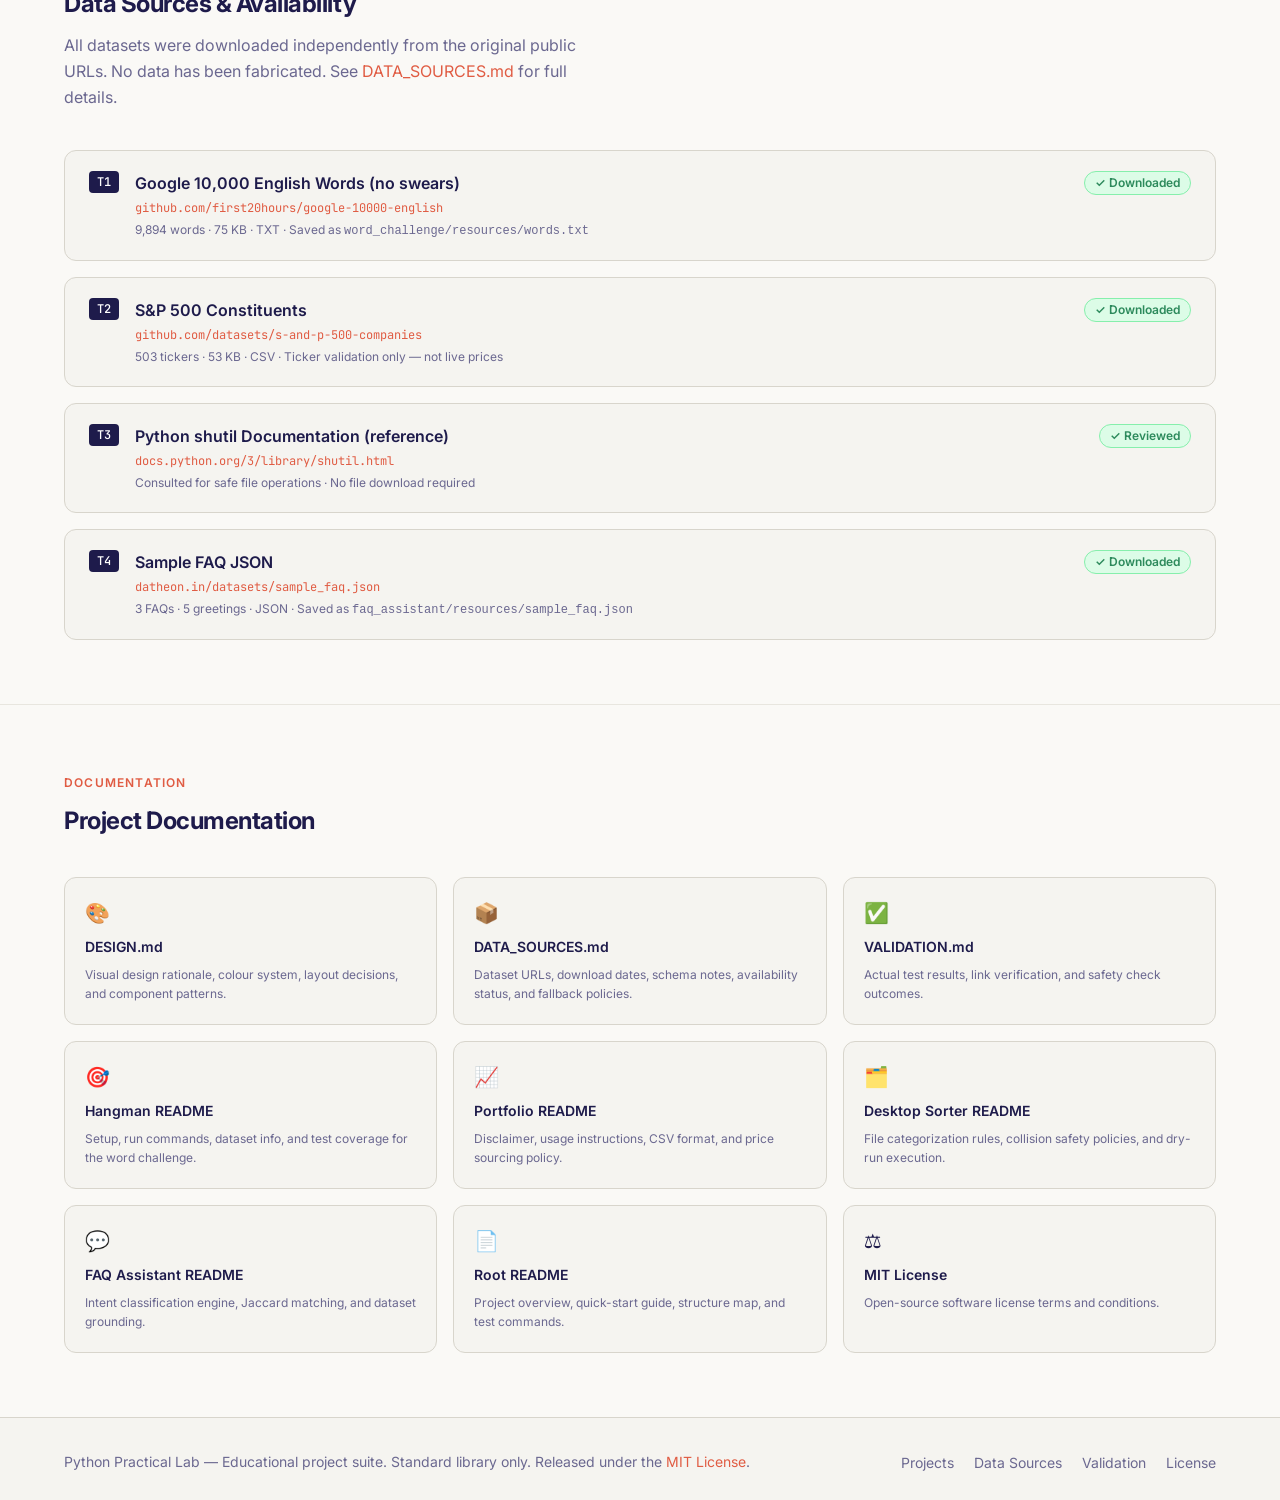
==== commit 04f6b73a: "feat(web): add remaining documentation cards and MIT license link to portal" ====
--- a/index.html
+++ b/index.html
@@ -412,10 +412,25 @@
             <div class="doc-link-title">Portfolio README</div>
             <div class="doc-link-desc">Disclaimer, usage instructions, CSV format, and price sourcing policy.</div>
           </a>
+          <a href="desktop_sorter/README.md" class="doc-link" id="link-readme-sorter">
+            <div class="doc-link-icon">🗂️</div>
+            <div class="doc-link-title">Desktop Sorter README</div>
+            <div class="doc-link-desc">File categorization rules, collision safety policies, and dry-run execution.</div>
+          </a>
+          <a href="faq_assistant/README.md" class="doc-link" id="link-readme-chatbot">
+            <div class="doc-link-icon">💬</div>
+            <div class="doc-link-title">FAQ Assistant README</div>
+            <div class="doc-link-desc">Intent classification engine, Jaccard matching, and dataset grounding.</div>
+          </a>
           <a href="README.md" class="doc-link" id="link-readme-root">
             <div class="doc-link-icon">📄</div>
             <div class="doc-link-title">Root README</div>
             <div class="doc-link-desc">Project overview, quick-start guide, structure map, and test commands.</div>
+          </a>
+          <a href="LICENSE" class="doc-link" id="link-license">
+            <div class="doc-link-icon">⚖️</div>
+            <div class="doc-link-title">MIT License</div>
+            <div class="doc-link-desc">Open-source software license terms and conditions.</div>
           </a>
         </div>
       </div>
@@ -429,12 +444,13 @@
       <div class="footer-inner">
         <p class="footer-text">
           Python Practical Lab — Educational project suite. Standard library only.
-          No investment advice. No fabricated data.
+          Released under the <a href="LICENSE" style="color: var(--clr-accent);">MIT License</a>.
         </p>
         <ul class="footer-links">
           <li><a href="#projects">Projects</a></li>
           <li><a href="documentation/DATA_SOURCES.md">Data Sources</a></li>
           <li><a href="documentation/VALIDATION.md">Validation</a></li>
+          <li><a href="LICENSE">License</a></li>
         </ul>
       </div>
     </div>
